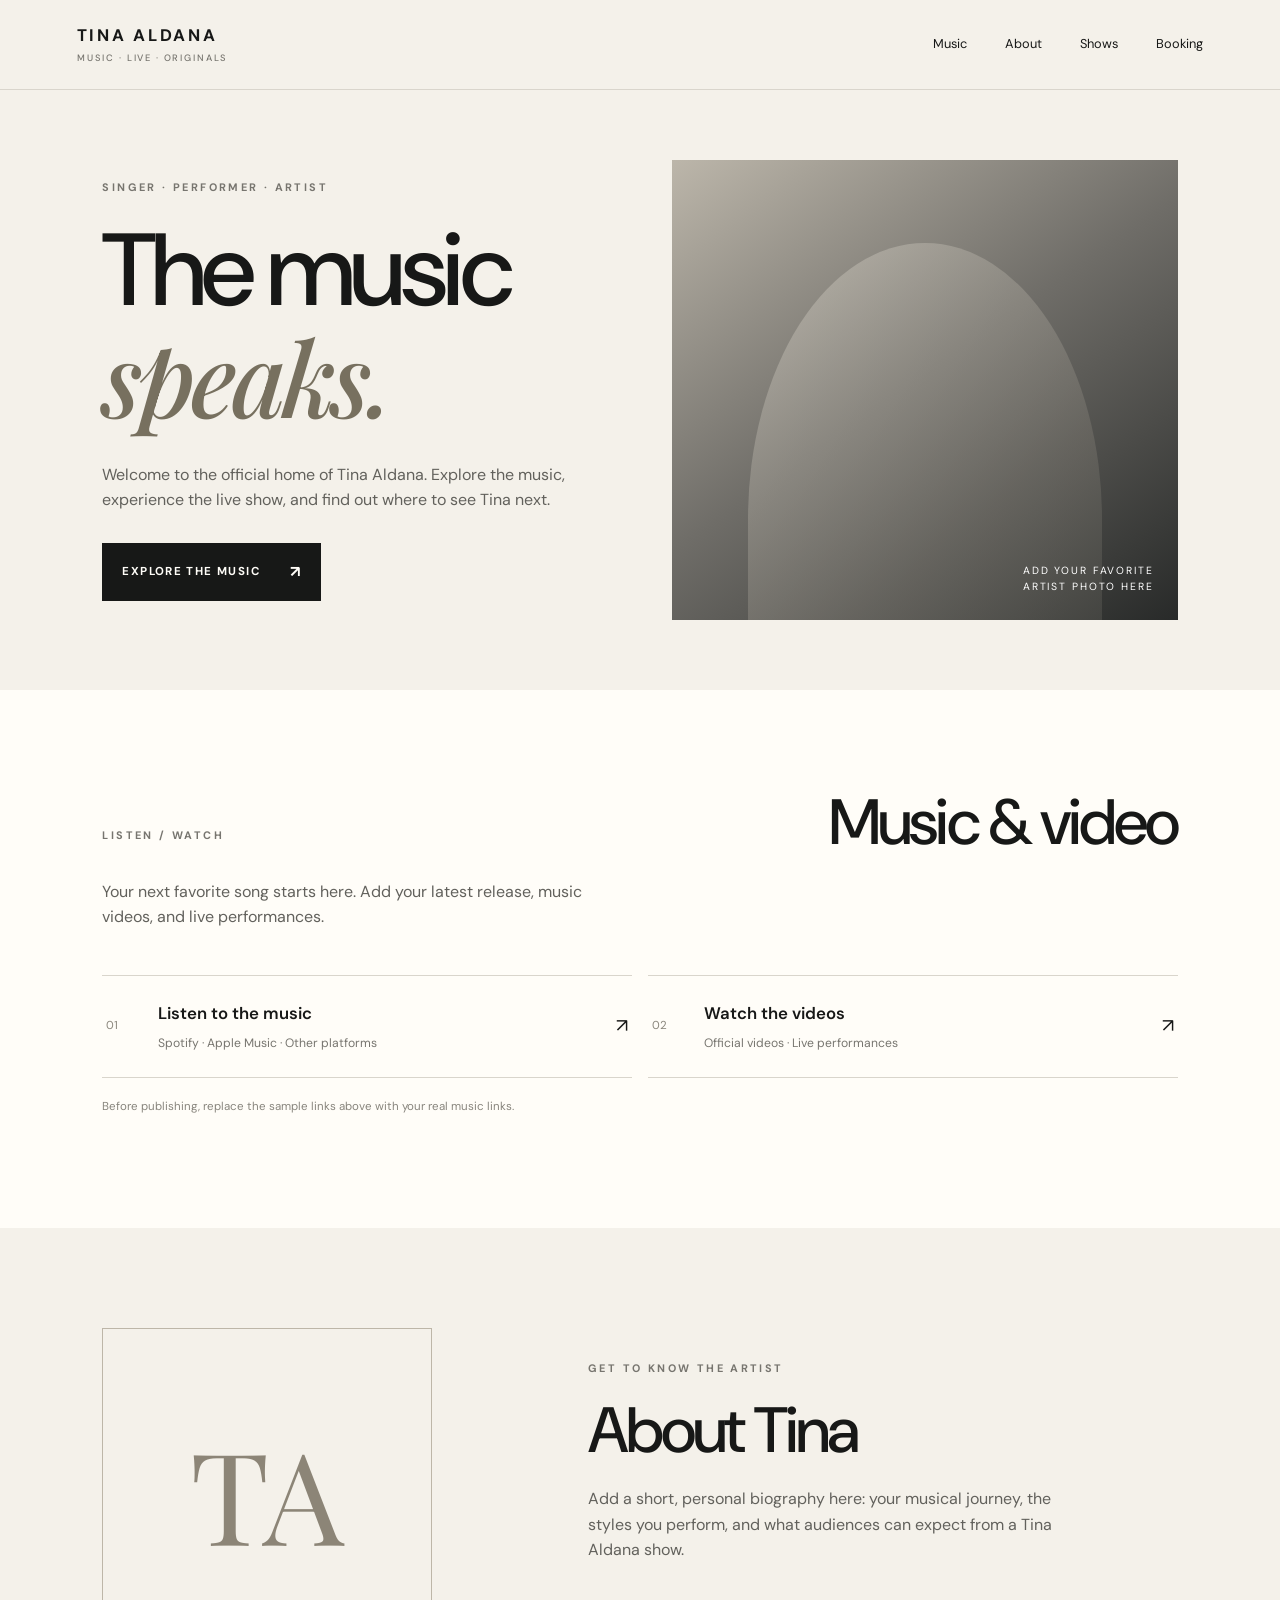
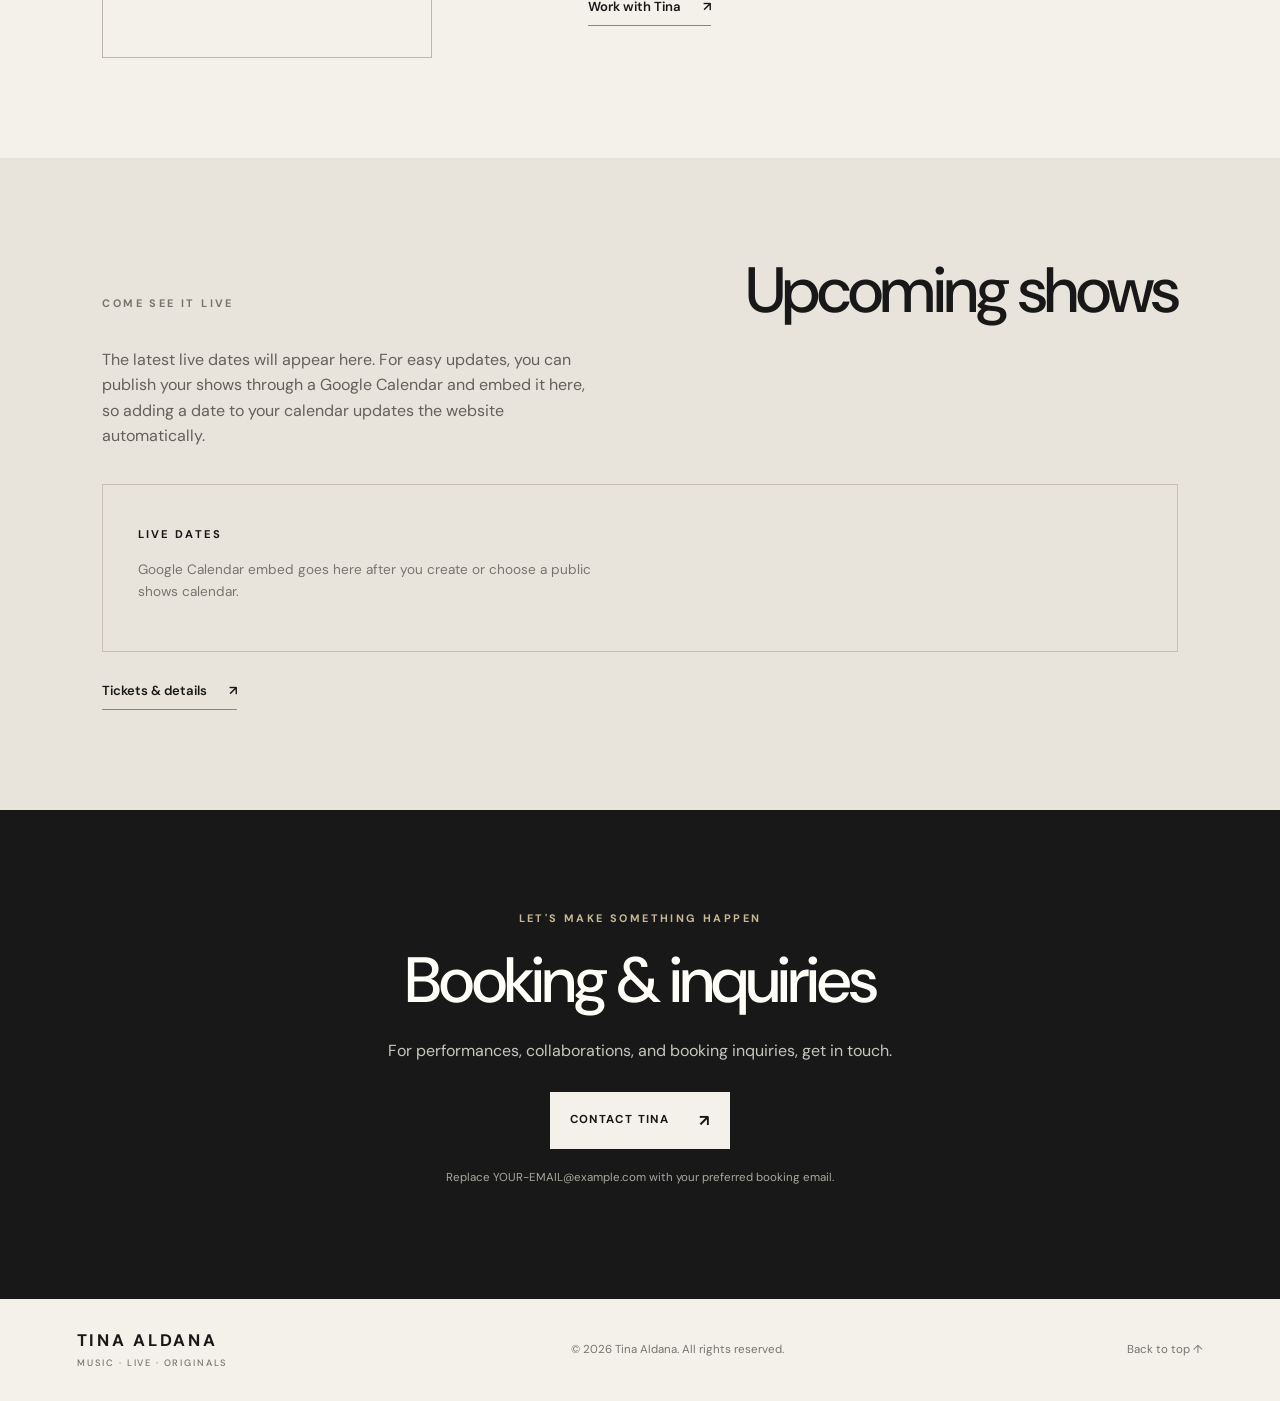
==== index.html @ 4ff3033c "Add files via upload" ====
<!doctype html>
<html lang="en">
<head>
  <meta charset="utf-8">
  <meta name="viewport" content="width=device-width, initial-scale=1">
  <meta name="description" content="Official website of Tina Aldana — singer, performer, and artist. Music, live shows, and booking.">
  <title>Tina Aldana | Official Website</title>
  <link rel="stylesheet" href="styles.css">
</head>
<body>
  <header class="site-header">
    <a class="wordmark" href="#home" aria-label="Tina Aldana home">TINA ALDANA<span>MUSIC · LIVE · ORIGINALS</span></a>
    <nav aria-label="Main navigation">
      <a href="#music">Music</a>
      <a href="#about">About</a>
      <a href="#shows">Shows</a>
      <a href="#booking">Booking</a>
    </nav>
  </header>

  <main>
    <section class="hero" id="home">
      <div class="hero-copy">
        <p class="eyebrow">SINGER · PERFORMER · ARTIST</p>
        <h1>The music<br><em>speaks.</em></h1>
        <p class="intro">Welcome to the official home of Tina Aldana. Explore the music, experience the live show, and find out where to see Tina next.</p>
        <a class="button" href="#music">EXPLORE THE MUSIC <span aria-hidden="true">↗</span></a>
      </div>
      <div class="hero-image" role="img" aria-label="Artist portrait placeholder">
        <div class="image-note">ADD YOUR FAVORITE<br>ARTIST PHOTO HERE</div>
      </div>
    </section>

    <section class="section music-section" id="music">
      <div class="section-heading">
        <p class="eyebrow">LISTEN / WATCH</p>
        <h2>Music &amp; video</h2>
      </div>
      <p class="section-intro">Your next favorite song starts here. Add your latest release, music videos, and live performances.</p>
      <div class="link-grid">
        <a class="feature-link" href="#" aria-label="Add your Spotify or music link"><span>01</span><strong>Listen to the music</strong><small>Spotify · Apple Music · Other platforms</small><b>↗</b></a>
        <a class="feature-link" href="#" aria-label="Add your YouTube link"><span>02</span><strong>Watch the videos</strong><small>Official videos · Live performances</small><b>↗</b></a>
      </div>
      <p class="edit-note">Before publishing, replace the sample links above with your real music links.</p>
    </section>

    <section class="section about-section" id="about">
      <div class="about-mark">TA</div>
      <div>
        <p class="eyebrow">GET TO KNOW THE ARTIST</p>
        <h2>About Tina</h2>
        <p class="section-intro">Add a short, personal biography here: your musical journey, the styles you perform, and what audiences can expect from a Tina Aldana show.</p>
        <a class="text-link" href="#booking">Work with Tina <span aria-hidden="true">↗</span></a>
      </div>
    </section>

    <section class="section shows-section" id="shows">
      <div class="section-heading">
        <p class="eyebrow">COME SEE IT LIVE</p>
        <h2>Upcoming shows</h2>
      </div>
      <p class="section-intro">The latest live dates will appear here. For easy updates, you can publish your shows through a Google Calendar and embed it here, so adding a date to your calendar updates the website automatically.</p>
      <div class="calendar-placeholder">
        <strong>LIVE DATES</strong>
        <p>Google Calendar embed goes here after you create or choose a public shows calendar.</p>
      </div>
      <a class="text-link" href="#" aria-label="Add your ticket link">Tickets &amp; details <span aria-hidden="true">↗</span></a>
    </section>

    <section class="booking-section" id="booking">
      <p class="eyebrow">LET'S MAKE SOMETHING HAPPEN</p>
      <h2>Booking &amp; inquiries</h2>
      <p>For performances, collaborations, and booking inquiries, get in touch.</p>
      <a class="button button-light" href="mailto:YOUR-EMAIL@example.com">CONTACT TINA <span aria-hidden="true">↗</span></a>
      <p class="edit-note">Replace YOUR-EMAIL@example.com with your preferred booking email.</p>
    </section>
  </main>

  <footer>
    <a class="wordmark" href="#home">TINA ALDANA<span>MUSIC · LIVE · ORIGINALS</span></a>
    <p>© <span id="year"></span> Tina Aldana. All rights reserved.</p>
    <a href="#home">Back to top ↑</a>
  </footer>
  <script>document.getElementById('year').textContent = new Date().getFullYear();</script>
</body>
</html>
---- styles.css ----
@import url('https://fonts.googleapis.com/css2?family=DM+Sans:wght@400;500;600;700&family=Playfair+Display:ital,wght@0,500;0,600;1,500;1,600&display=swap');
:root{--ink:#171817;--paper:#f4f1ea;--muted:#aaa79f;--accent:#c8b895;--line:#d9d5cc;--white:#fffdf8}
*{box-sizing:border-box}
html{scroll-behavior:smooth}
body{margin:0;background:var(--paper);color:var(--ink);font-family:'DM Sans',sans-serif;line-height:1.6}
a{color:inherit;text-decoration:none}
.site-header{min-height:90px;padding:22px 6vw;display:flex;align-items:center;justify-content:space-between;gap:24px;border-bottom:1px solid var(--line)}
.wordmark{font-size:1.05rem;font-weight:700;letter-spacing:.16em;line-height:1.25}
.wordmark span{display:block;font-size:.58rem;font-weight:500;letter-spacing:.2em;margin-top:7px;color:#77756f}
nav{display:flex;gap:clamp(14px,3vw,38px);font-size:.8rem}
nav a:hover,.text-link:hover{opacity:.65}
.hero{min-height:590px;display:grid;grid-template-columns:1fr 1fr;gap:5vw;align-items:center;padding:70px 8vw}
.hero-copy{max-width:500px}
.eyebrow{font-size:.68rem;letter-spacing:.22em;font-weight:700;color:#77756f;margin:0 0 20px}
h1,h2{font-weight:500;letter-spacing:-.045em;line-height:1.04;margin:0}
h1{font-size:clamp(4rem,8vw,7.5rem)}
h1 em{font-family:'Playfair Display',serif;font-weight:500;color:#77705f}
h2{font-size:clamp(2.5rem,5vw,4.5rem)}
.intro,.section-intro{max-width:500px;color:#62615c;font-size:1rem;margin:25px 0 30px}
.button{display:inline-flex;gap:30px;align-items:center;padding:16px 20px;background:var(--ink);color:var(--white);font-size:.72rem;letter-spacing:.12em;font-weight:700}
.button span{font-size:1rem}
.hero-image{min-height:460px;background:linear-gradient(145deg,#bcb6aa,#6f6d68 48%,#282a29);display:flex;align-items:end;justify-content:end;padding:24px;position:relative;overflow:hidden}
.hero-image:before{content:"";position:absolute;width:70%;height:120%;left:15%;top:18%;border-radius:50% 50% 0 0;background:linear-gradient(140deg,#d6d1c6,#77746d 55%,#343633);opacity:.55}
.image-note{position:relative;color:#fff;font-size:.65rem;letter-spacing:.18em;text-align:right}
.section{padding:100px 8vw}
.music-section{background:var(--white)}
.section-heading{display:flex;justify-content:space-between;align-items:end;gap:30px}
.section-heading .eyebrow{margin-bottom:12px}
.section-intro{margin-top:22px}
.link-grid{display:grid;grid-template-columns:1fr 1fr;gap:16px;margin-top:45px}
.feature-link{border-top:1px solid var(--line);border-bottom:1px solid var(--line);padding:24px 4px;display:grid;grid-template-columns:38px 1fr auto;gap:7px 14px;align-items:center}
.feature-link>span{grid-row:1/3;color:#8a867c;font-size:.72rem}
.feature-link strong{font-size:1.05rem;font-weight:600}
.feature-link small{grid-column:2;color:#77756f;font-size:.76rem}
.feature-link b{grid-column:3;grid-row:1/3;font-weight:400;font-size:1.2rem}
.edit-note{font-size:.72rem;color:#88857d;margin-top:20px}
.about-section{display:grid;grid-template-columns:.65fr 1fr;gap:8vw;align-items:center}
.about-mark{aspect-ratio:1;max-width:330px;border:1px solid #bdb6a8;display:grid;place-items:center;font-family:'Playfair Display',serif;font-size:clamp(5rem,10vw,9rem);color:#8c8577}
.text-link{display:inline-flex;gap:22px;border-bottom:1px solid #8c877b;padding-bottom:8px;font-size:.82rem;font-weight:600}
.shows-section{background:#e8e4dc}
.calendar-placeholder{border:1px solid #c7c0b3;padding:35px;margin:35px 0 25px;min-height:140px}
.calendar-placeholder strong{font-size:.7rem;letter-spacing:.18em}
.calendar-placeholder p{color:#77756f;font-size:.85rem;max-width:480px}
.booking-section{background:var(--ink);color:var(--white);text-align:center;padding:100px 8vw}
.booking-section .eyebrow{color:var(--accent)}
.booking-section h2{max-width:750px;margin:0 auto}
.booking-section>p:not(.eyebrow):not(.edit-note){color:#c8c6c0;margin:24px auto 28px}
.button-light{background:var(--paper);color:var(--ink)}
.booking-section .edit-note{color:#aaa79f}
footer{padding:30px 6vw;display:flex;justify-content:space-between;align-items:center;gap:20px;font-size:.72rem;color:#77756f}
footer .wordmark{color:var(--ink)}
@media(max-width:760px){.site-header{align-items:flex-start;flex-direction:column;padding:22px 6vw}.site-header nav{width:100%;justify-content:space-between;gap:10px}.hero{grid-template-columns:1fr;padding:55px 7vw;gap:35px}.hero-image{min-height:340px}.section{padding:70px 7vw}.section-heading{display:block}.link-grid{grid-template-columns:1fr}.about-section{grid-template-columns:1fr;gap:35px}.about-mark{max-width:190px}footer{align-items:flex-start;flex-direction:column}}
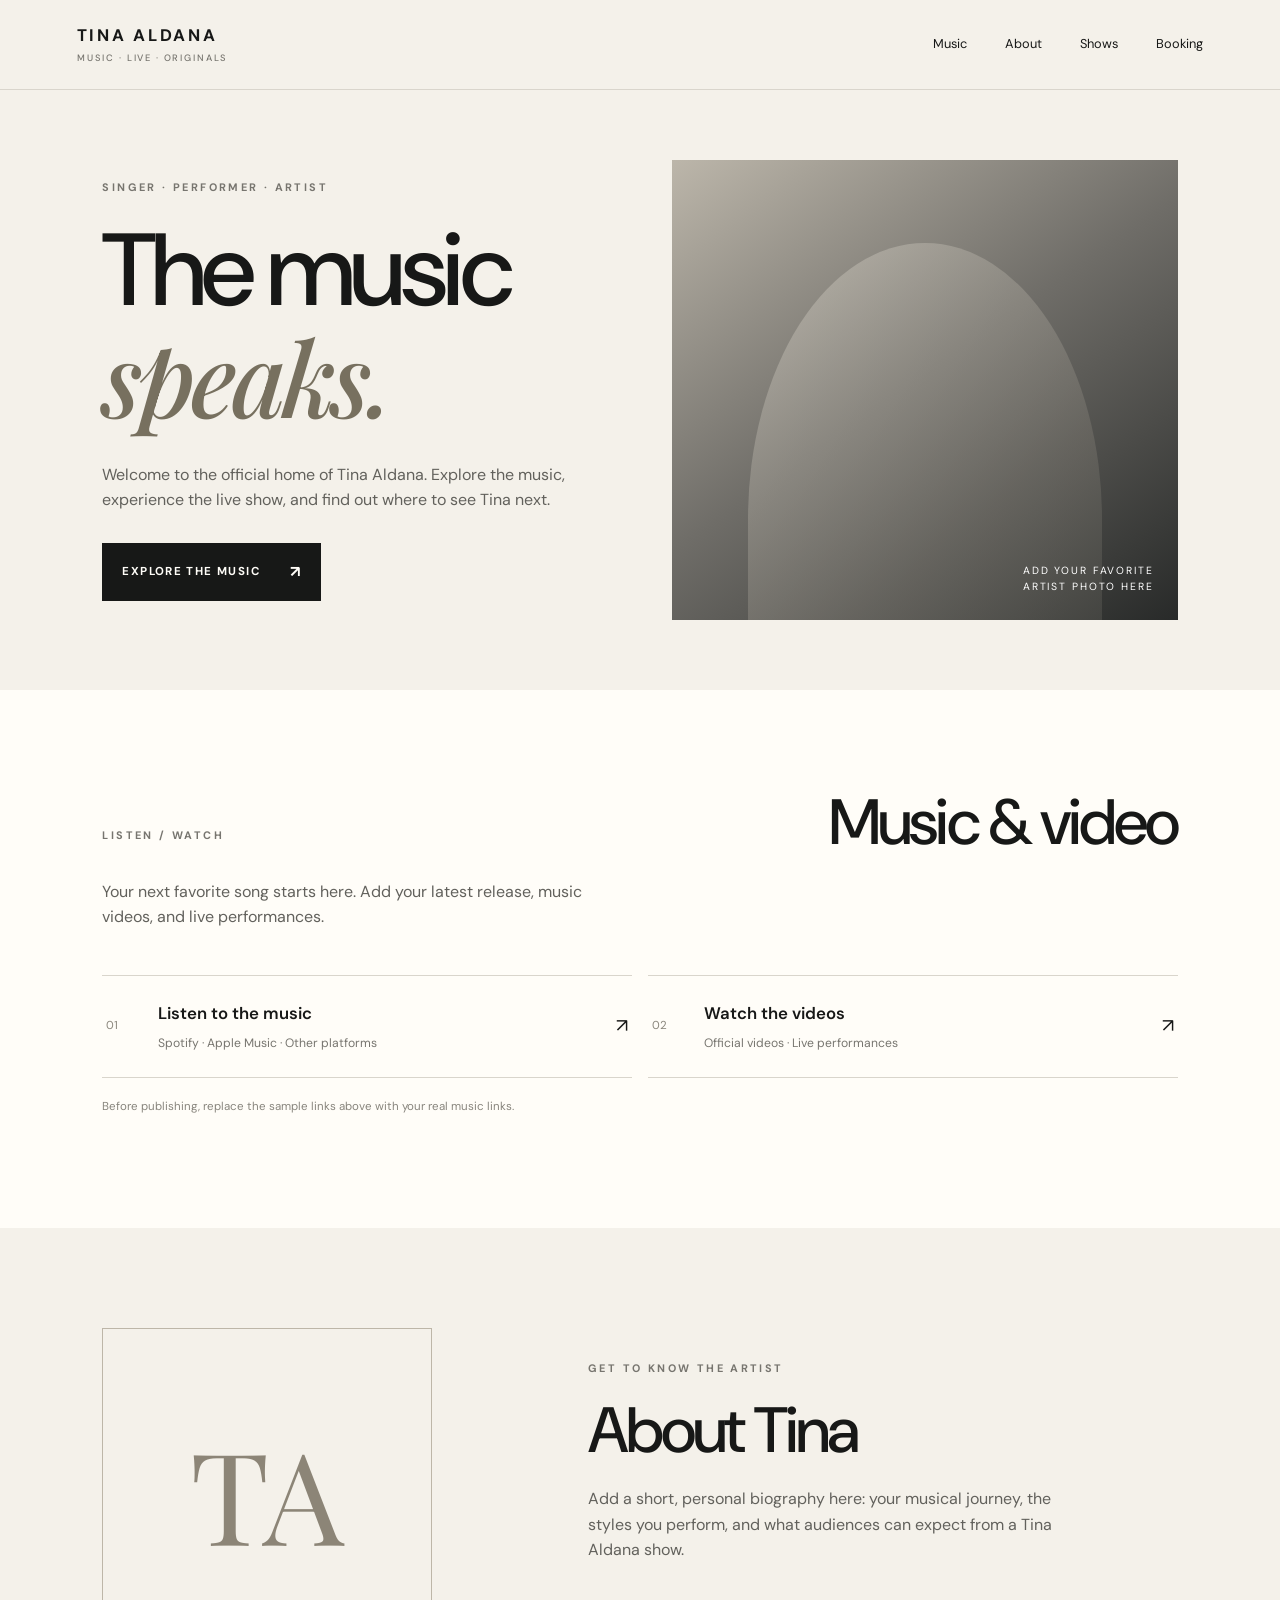
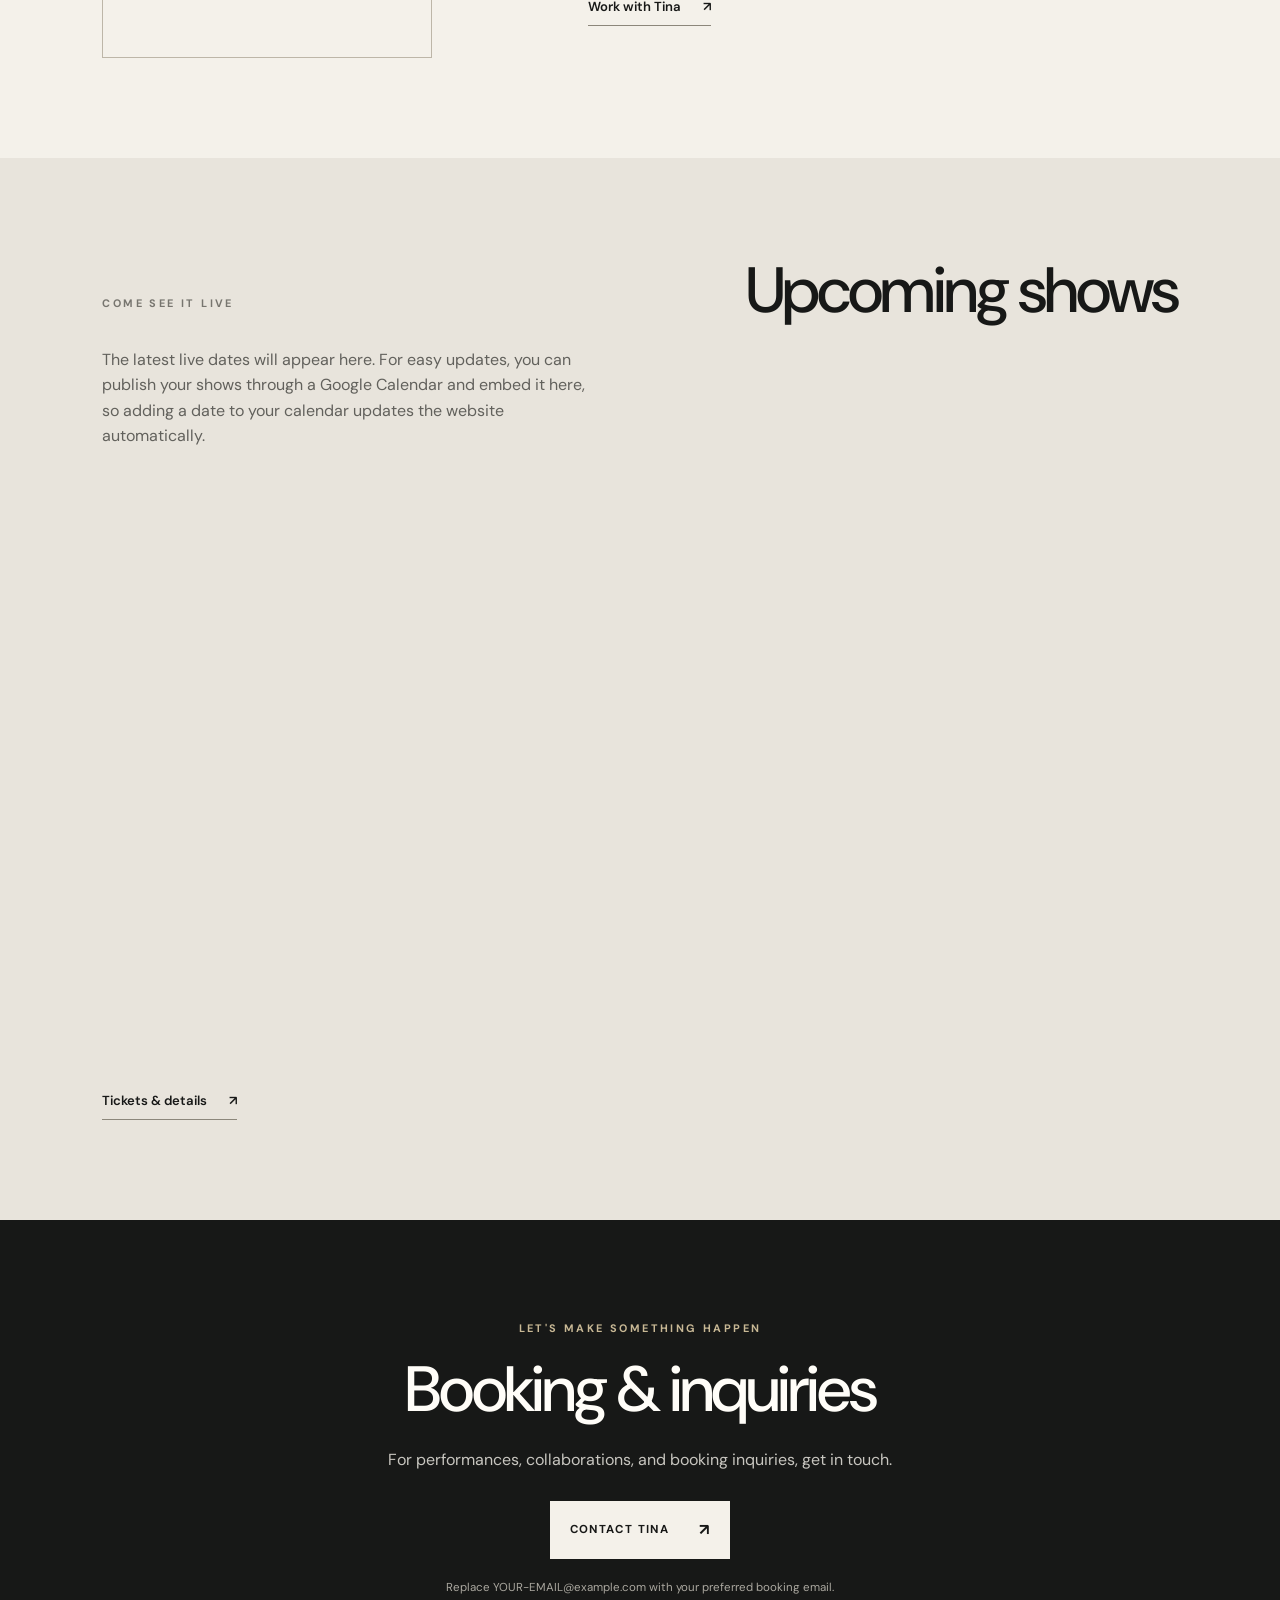
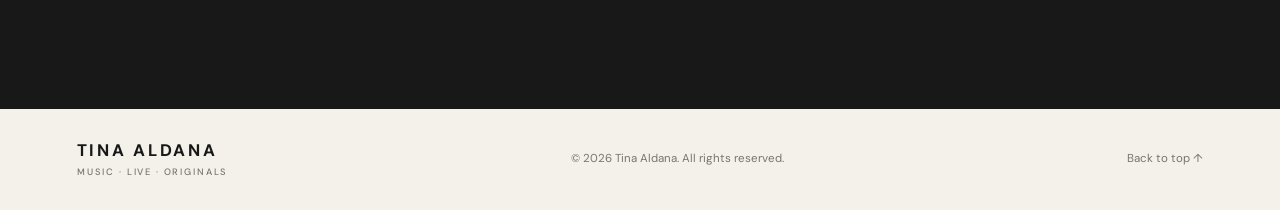
==== commit 157ed4f1: "Embed Google Calendar for upcoming shows" ====
--- a/index.html
+++ b/index.html
@@ -60,10 +60,19 @@
         <h2>Upcoming shows</h2>
       </div>
       <p class="section-intro">The latest live dates will appear here. For easy updates, you can publish your shows through a Google Calendar and embed it here, so adding a date to your calendar updates the website automatically.</p>
-      <div class="calendar-placeholder">
-        <strong>LIVE DATES</strong>
-        <p>Google Calendar embed goes here after you create or choose a public shows calendar.</p>
-      </div>
+
+<div class="calendar-embed">
+  <iframe
+    src="https://calendar.google.com/calendar/embed?height=600&wkst=1&ctz=America%2FPhoenix&showPrint=0&src=dGluYWFsZGFuYW11c2ljQGdtYWlsLmNvbQ&color=%237986cb"
+    style="border:0; width:100%; max-width:800px;"
+    width="800"
+    height="600"
+    frameborder="0"
+    scrolling="no"
+    title="Tina Aldana upcoming shows">
+  </iframe>
+</div>
+
       <a class="text-link" href="#" aria-label="Add your ticket link">Tickets &amp; details <span aria-hidden="true">↗</span></a>
     </section>
 
